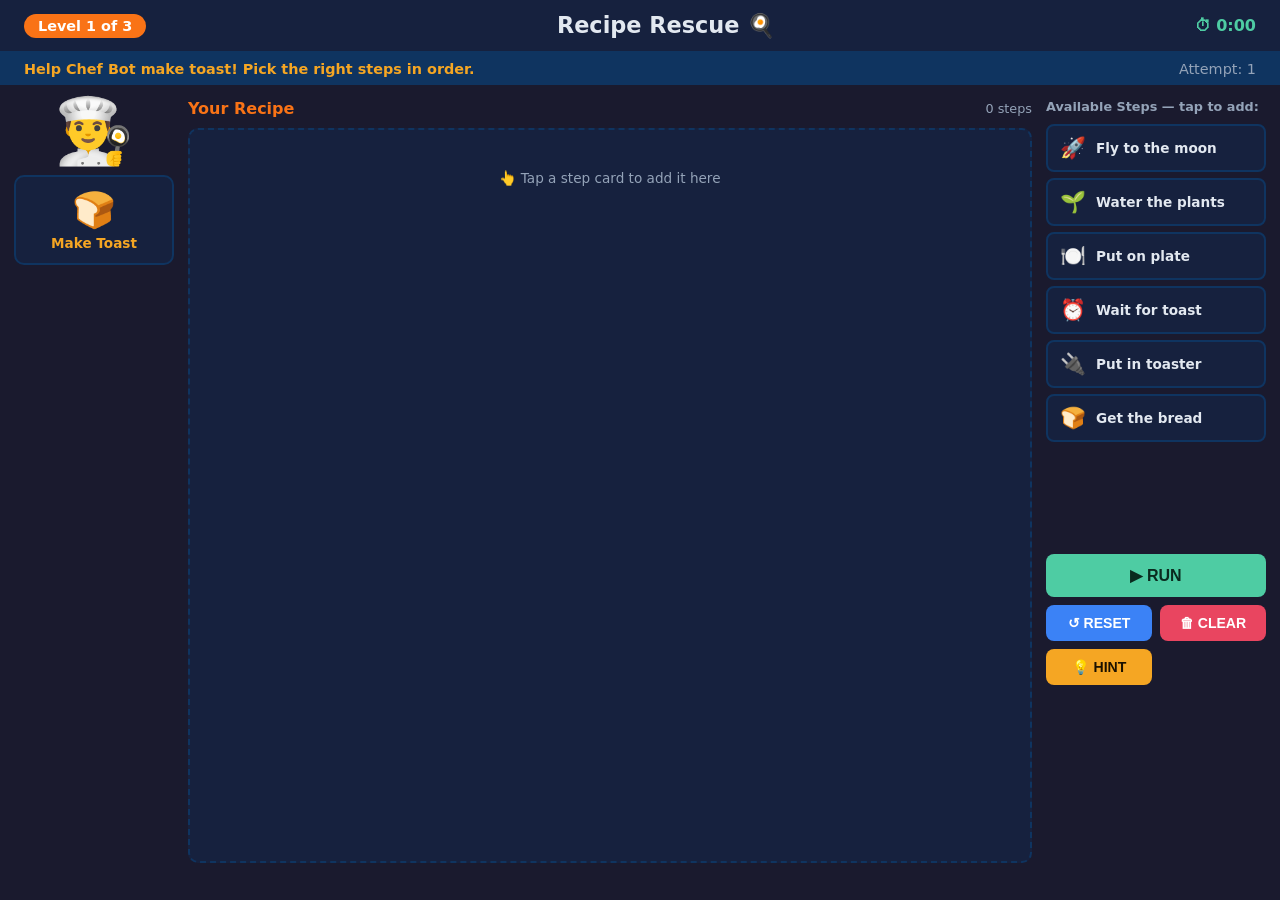
==== games/recipe-rescue/index.html @ b50ff2e9 "Add Recipe Rescue — Grade 3 Decomposition game 3-level browser game aligned to CBSE CT+AI LO CT3.D.1" ====
<!DOCTYPE html>
<html lang="en">
<head>
  <meta charset="UTF-8">
  <meta name="viewport" content="width=device-width, initial-scale=1.0">
  <title>Recipe Rescue 🍳</title>
  <link rel="stylesheet" href="style.css">
</head>
<body>
<div id="app">

  <header>
    <div id="level-badge">Level <span id="level-num">1</span> of 3</div>
    <h1>Recipe Rescue 🍳</h1>
    <div id="timer">⏱ <span id="time-display">0:00</span></div>
  </header>

  <div id="status-bar">
    <span id="task-desc"></span>
    <span id="attempt-label">Attempt: <span id="attempt-num">1</span></span>
  </div>

  <main id="game-area">

    <!-- LEFT: Chef Bot + execution display -->
    <section id="chef-panel">
      <div id="robot-wrap">
        <div id="robot-face">👨‍🍳</div>
        <div id="robot-bubble" class="hidden"></div>
      </div>
      <div id="dish-goal">
        <div id="dish-emoji"></div>
        <div id="dish-name"></div>
      </div>
      <div id="exec-log"></div>
    </section>

    <!-- CENTER: Sequence slots -->
    <section id="sequence-panel">
      <div id="seq-header">
        <h2>Your Recipe</h2>
        <span id="seq-count">0 steps</span>
      </div>
      <div id="sequence"></div>
    </section>

    <!-- RIGHT: Available cards -->
    <section id="cards-panel">
      <div id="cards-header">Available Steps — tap to add:</div>
      <div id="card-tray"></div>
      <div id="controls">
        <button id="run-btn"   class="ctrl run"   onclick="runRecipe()">▶ RUN</button>
        <button id="reset-btn" class="ctrl reset" onclick="resetRun()">↺ RESET</button>
        <button id="clear-btn" class="ctrl clear" onclick="clearSequence()">🗑 CLEAR</button>
        <button id="hint-btn"  class="ctrl hint"  onclick="requestHint()">💡 HINT</button>
      </div>
    </section>

  </main>

  <div id="toast" class="hidden"></div>

  <div id="win-modal" class="modal hidden">
    <div class="modal-box">
      <div id="win-emoji">🎉</div>
      <h2 id="win-title">Level Complete!</h2>
      <div id="win-stats"></div>
      <button id="next-btn" onclick="nextLevel()">Next Level →</button>
    </div>
  </div>

  <div id="done-modal" class="modal hidden">
    <div class="modal-box">
      <div style="font-size:3rem">🏆</div>
      <h2>All Recipes Rescued!</h2>
      <p style="color:#94a3b8;margin-top:8px">Chef Bot is so proud of you!</p>
      <button onclick="restartGame()">Play Again</button>
    </div>
  </div>

</div>
<script src="game.js"></script>
</body>
</html>
---- games/recipe-rescue/style.css ----
*, *::before, *::after { box-sizing: border-box; margin: 0; padding: 0; }

:root {
  --bg:      #1a1a2e;
  --surface: #16213e;
  --panel:   #0f3460;
  --accent:  #e94560;
  --green:   #4ecca3;
  --yellow:  #f5a623;
  --purple:  #a855f7;
  --blue:    #3b82f6;
  --orange:  #f97316;
  --text:    #e2e8f0;
  --muted:   #94a3b8;
  --radius:  10px;
}

body {
  background: var(--bg);
  color: var(--text);
  font-family: 'Segoe UI', system-ui, sans-serif;
  min-height: 100vh;
}

/* ── Header ── */
header {
  background: var(--surface);
  display: flex;
  align-items: center;
  justify-content: space-between;
  padding: 12px 24px;
  border-bottom: 2px solid var(--panel);
}
header h1 { font-size: 1.4rem; font-weight: 700; }
#level-badge {
  background: var(--orange);
  color: #fff;
  padding: 4px 14px;
  border-radius: 20px;
  font-weight: 700;
  font-size: 0.9rem;
}
#timer { font-size: 1rem; color: var(--green); font-weight: 600; min-width: 70px; text-align: right; }

/* ── Status bar ── */
#status-bar {
  background: var(--panel);
  display: flex;
  justify-content: space-between;
  padding: 8px 24px;
  font-size: 0.9rem;
}
#task-desc { color: var(--yellow); font-weight: 600; }
#attempt-label { color: var(--muted); }

/* ── Layout ── */
#game-area {
  display: flex;
  gap: 14px;
  padding: 14px;
  flex-wrap: wrap;
  min-height: calc(100vh - 108px);
}

/* ── Chef panel ── */
#chef-panel {
  display: flex;
  flex-direction: column;
  align-items: center;
  gap: 12px;
  width: 160px;
  flex-shrink: 0;
}

#robot-wrap {
  position: relative;
  display: flex;
  flex-direction: column;
  align-items: center;
}

#robot-face {
  font-size: 4rem;
  line-height: 1;
  transition: transform 0.2s;
}
#robot-face.happy   { animation: bounce 0.4s; }
#robot-face.error   { animation: shake  0.4s; }
#robot-face.running { animation: pulse  1s infinite; }

@keyframes bounce { 0%,100%{transform:translateY(0)} 50%{transform:translateY(-10px)} }
@keyframes shake  { 0%,100%{transform:translateX(0)} 25%{transform:translateX(-6px)} 75%{transform:translateX(6px)} }
@keyframes pulse  { 0%,100%{transform:scale(1)} 50%{transform:scale(1.08)} }

#robot-bubble {
  background: var(--surface);
  border: 2px solid var(--panel);
  border-radius: 12px;
  padding: 8px 12px;
  font-size: 0.8rem;
  text-align: center;
  max-width: 140px;
  margin-top: 6px;
  position: relative;
}
#robot-bubble::before {
  content: '';
  position: absolute;
  top: -8px;
  left: 50%;
  transform: translateX(-50%);
  border: 4px solid transparent;
  border-bottom-color: var(--panel);
}
#robot-bubble.hidden { display: none; }
#robot-bubble.success { border-color: var(--green); }
#robot-bubble.error   { border-color: var(--accent); }

#dish-goal {
  background: var(--surface);
  border: 2px solid var(--panel);
  border-radius: var(--radius);
  padding: 12px;
  text-align: center;
  width: 100%;
}
#dish-emoji { font-size: 2.2rem; }
#dish-name  { font-size: 0.85rem; font-weight: 700; color: var(--yellow); margin-top: 4px; }

#exec-log {
  width: 100%;
  display: flex;
  flex-direction: column;
  gap: 4px;
  max-height: 260px;
  overflow-y: auto;
}
.log-entry {
  font-size: 0.75rem;
  padding: 5px 8px;
  border-radius: 6px;
  display: flex;
  align-items: center;
  gap: 6px;
}
.log-entry.ok    { background: rgba(78,204,163,0.12); color: var(--green); }
.log-entry.err   { background: rgba(233,69,96,0.12);  color: var(--accent); }
.log-entry.info  { background: rgba(59,130,246,0.12); color: var(--blue); }

/* ── Sequence panel ── */
#sequence-panel {
  flex: 1;
  min-width: 240px;
  display: flex;
  flex-direction: column;
  gap: 10px;
}

#seq-header {
  display: flex;
  justify-content: space-between;
  align-items: center;
}
#seq-header h2 { font-size: 1rem; font-weight: 700; color: var(--orange); }
#seq-count { font-size: 0.8rem; color: var(--muted); }

#sequence {
  background: var(--surface);
  border: 2px dashed var(--panel);
  border-radius: var(--radius);
  min-height: 320px;
  padding: 8px;
  display: flex;
  flex-direction: column;
  gap: 6px;
  overflow-y: auto;
  flex: 1;
}

#sequence:empty::after {
  content: "👆 Tap a step card to add it here";
  color: var(--muted);
  font-size: 0.85rem;
  text-align: center;
  padding: 32px 0;
  display: block;
}

/* Slot labels for L1 */
.slot-label {
  font-size: 0.7rem;
  color: var(--muted);
  padding: 2px 8px;
  background: rgba(255,255,255,0.04);
  border-radius: 4px;
  text-align: center;
}

.seq-card {
  display: flex;
  align-items: center;
  gap: 10px;
  padding: 10px 12px;
  border-radius: 8px;
  background: var(--panel);
  border-left: 4px solid var(--orange);
  cursor: grab;
  user-select: none;
  transition: opacity 0.15s, transform 0.15s, box-shadow 0.15s;
}
.seq-card:active { cursor: grabbing; }
.seq-card.active-step { box-shadow: 0 0 0 3px var(--green); transform: scale(1.02); }
.seq-card.error-step  { box-shadow: 0 0 0 3px var(--accent); animation: shake 0.4s; }
.seq-card.decoy-card  { border-left-color: var(--accent); }
.seq-card.dragging    { opacity: 0.35; }

.seq-card .step-num {
  width: 22px; height: 22px;
  border-radius: 50%;
  background: rgba(0,0,0,0.25);
  display: flex; align-items: center; justify-content: center;
  font-size: 0.7rem;
  flex-shrink: 0;
}
.seq-card .card-emoji { font-size: 1.3rem; flex-shrink: 0; }
.seq-card .card-text  { font-size: 0.88rem; font-weight: 600; flex: 1; }
.seq-card .remove-btn {
  margin-left: auto;
  background: rgba(0,0,0,0.2);
  border: none;
  color: rgba(255,255,255,0.4);
  width: 22px; height: 22px;
  border-radius: 50%;
  cursor: pointer;
  font-size: 0.75rem;
  display: flex; align-items: center; justify-content: center;
  transition: background 0.15s, color 0.15s;
  flex-shrink: 0;
}
.seq-card .remove-btn:hover { background: var(--accent); color: #fff; }

/* ── Cards panel ── */
#cards-panel {
  width: 220px;
  flex-shrink: 0;
  display: flex;
  flex-direction: column;
  gap: 10px;
}
#cards-header { font-size: 0.8rem; color: var(--muted); font-weight: 600; }

#card-tray {
  display: flex;
  flex-direction: column;
  gap: 6px;
  flex: 1;
  overflow-y: auto;
  max-height: 420px;
}

.tray-card {
  display: flex;
  align-items: center;
  gap: 10px;
  padding: 10px 12px;
  background: var(--surface);
  border: 2px solid var(--panel);
  border-radius: 8px;
  cursor: pointer;
  transition: border-color 0.15s, transform 0.1s, opacity 0.15s;
  user-select: none;
}
.tray-card:hover   { border-color: var(--orange); transform: translateX(3px); }
.tray-card:active  { transform: scale(0.97); }
.tray-card.used    { opacity: 0.3; pointer-events: none; }

.tray-card .card-emoji { font-size: 1.3rem; }
.tray-card .card-text  { font-size: 0.85rem; font-weight: 600; }

/* ── Controls ── */
#controls {
  display: grid;
  grid-template-columns: 1fr 1fr;
  gap: 8px;
}
.ctrl {
  padding: 10px;
  border: none;
  border-radius: 8px;
  font-weight: 700;
  font-size: 0.88rem;
  cursor: pointer;
  transition: opacity 0.15s, transform 0.1s;
}
.ctrl:hover  { opacity: 0.88; }
.ctrl:active { transform: scale(0.97); }
.ctrl:disabled { opacity: 0.35; cursor: not-allowed; }
.ctrl.run   { background: var(--green);  color: #0a2a1e; grid-column: 1/-1; font-size: 1rem; padding: 12px; }
.ctrl.reset { background: var(--blue);   color: #fff; }
.ctrl.clear { background: var(--accent); color: #fff; }
.ctrl.hint  { background: var(--yellow); color: #1a1100; }

/* ── Toast ── */
#toast {
  position: fixed; bottom: 24px; left: 50%;
  transform: translateX(-50%);
  background: var(--surface);
  border: 2px solid var(--accent);
  padding: 12px 24px;
  border-radius: 30px;
  font-weight: 600; font-size: 0.95rem;
  z-index: 100; max-width: 90vw; text-align: center;
  transition: opacity 0.3s;
}
#toast.hidden  { opacity: 0; pointer-events: none; }
#toast.info    { border-color: var(--blue); }
#toast.success { border-color: var(--green); }
#toast.error   { border-color: var(--accent); }

/* ── Modals ── */
.modal {
  position: fixed; inset: 0;
  background: rgba(0,0,0,0.75);
  display: flex; align-items: center; justify-content: center;
  z-index: 200;
}
.modal.hidden { display: none; }
.modal-box {
  background: var(--surface);
  border: 2px solid var(--panel);
  border-radius: 16px;
  padding: 36px 40px;
  text-align: center;
  max-width: 400px; width: 90%;
  box-shadow: 0 0 60px rgba(0,0,0,0.6);
}
.modal-box h2     { font-size: 1.6rem; margin: 8px 0 16px; }
#win-emoji        { font-size: 3rem; }
#win-stats        { color: var(--muted); font-size: 0.9rem; line-height: 1.8; }
.modal-box button {
  margin-top: 20px; padding: 12px 32px;
  background: var(--green); color: #0a2a1e;
  border: none; border-radius: 8px;
  font-size: 1rem; font-weight: 700; cursor: pointer;
}

/* ── Scrollbars ── */
#exec-log::-webkit-scrollbar,
#card-tray::-webkit-scrollbar,
#sequence::-webkit-scrollbar { width: 5px; }
#exec-log::-webkit-scrollbar-track,
#card-tray::-webkit-scrollbar-track,
#sequence::-webkit-scrollbar-track { background: var(--bg); }
#exec-log::-webkit-scrollbar-thumb,
#card-tray::-webkit-scrollbar-thumb,
#sequence::-webkit-scrollbar-thumb { background: var(--panel); border-radius: 3px; }

/* ── Responsive ── */
@media (max-width: 680px) {
  #game-area { flex-direction: column; }
  #chef-panel { width: 100%; flex-direction: row; flex-wrap: wrap; }
  #cards-panel { width: 100%; }
  #card-tray { flex-direction: row; flex-wrap: wrap; max-height: none; }
  .tray-card { width: calc(50% - 3px); }
}
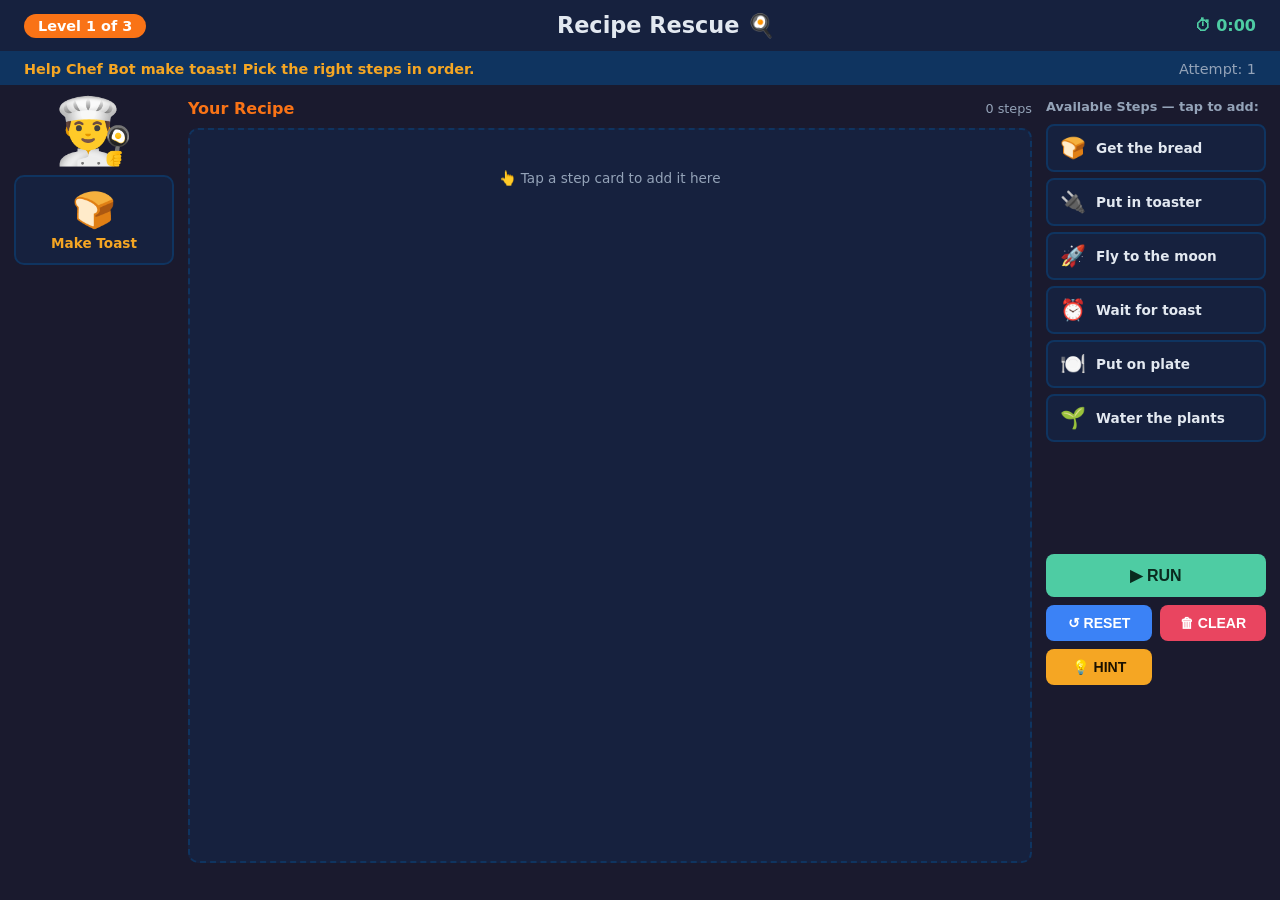
==== commit ff6788fc: "Wire RecipeRescueLogger into Recipe Rescue game Replaces inline emit() with full RecipeRescueLogger " ====
--- a/games/recipe-rescue/index.html
+++ b/games/recipe-rescue/index.html
@@ -79,6 +79,7 @@
   </div>
 
 </div>
+<script src="logger.js"></script>
 <script src="game.js"></script>
 </body>
 </html>
